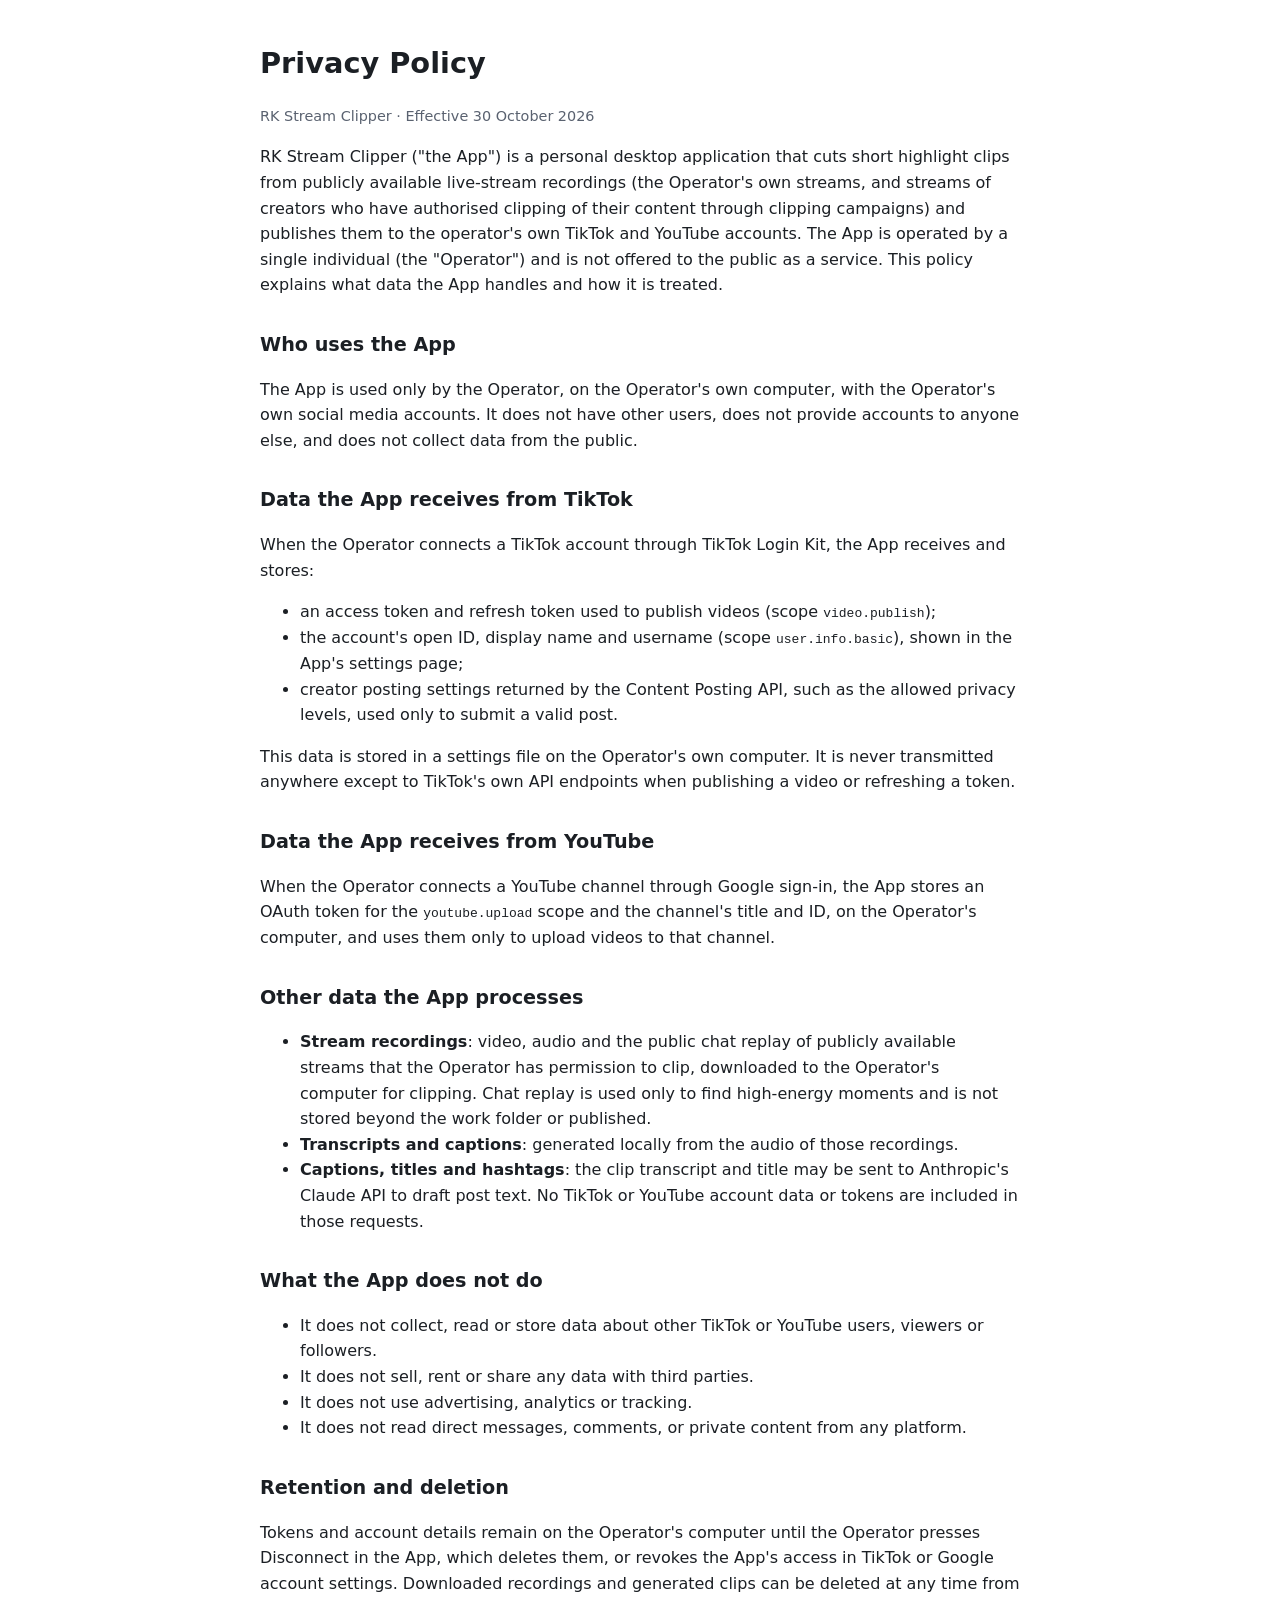
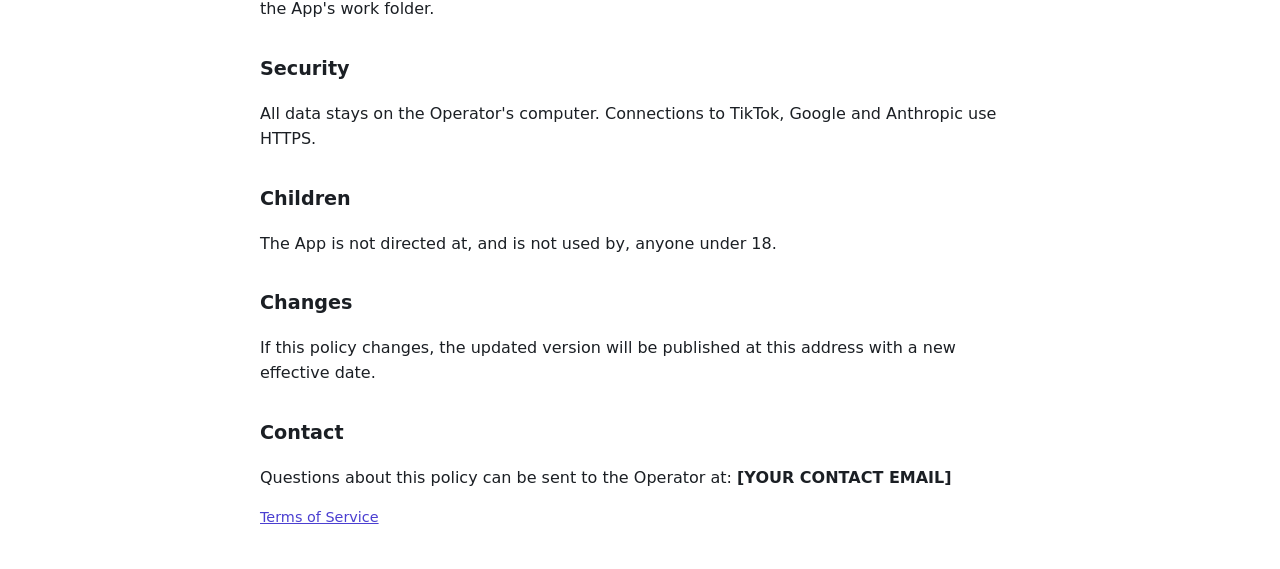
==== privacy.html @ 4bec4d71 "Privacy policy and terms of service for RK Stream Clipper Co-Authored-By: Claude Fable 5.1 <noreply@" ====
<!doctype html>
<html lang="en"><head><meta charset="utf-8"><meta name="viewport" content="width=device-width,initial-scale=1">
<title>Privacy Policy – RK Stream Clipper</title><link rel="stylesheet" href="style.css"></head><body>
<h1>Privacy Policy</h1>
<p class="meta">RK Stream Clipper · Effective 30 October 2026</p>

<p>RK Stream Clipper ("the App") is a personal desktop application that cuts short highlight clips from publicly available live-stream
recordings (the Operator's own streams, and streams of creators who have authorised clipping of their content through clipping
campaigns) and publishes them to the operator's own TikTok and YouTube accounts. The App is operated by a single
individual (the "Operator") and is not offered to the public as a service. This policy explains what data the App handles
and how it is treated.</p>

<h2>Who uses the App</h2>
<p>The App is used only by the Operator, on the Operator's own computer, with the Operator's own social media accounts.
It does not have other users, does not provide accounts to anyone else, and does not collect data from the public.</p>

<h2>Data the App receives from TikTok</h2>
<p>When the Operator connects a TikTok account through TikTok Login Kit, the App receives and stores:</p>
<ul>
  <li>an access token and refresh token used to publish videos (scope <code>video.publish</code>);</li>
  <li>the account's open ID, display name and username (scope <code>user.info.basic</code>), shown in the App's settings page;</li>
  <li>creator posting settings returned by the Content Posting API, such as the allowed privacy levels, used only to submit a valid post.</li>
</ul>
<p>This data is stored in a settings file on the Operator's own computer. It is never transmitted anywhere except to TikTok's
own API endpoints when publishing a video or refreshing a token.</p>

<h2>Data the App receives from YouTube</h2>
<p>When the Operator connects a YouTube channel through Google sign-in, the App stores an OAuth token for the
<code>youtube.upload</code> scope and the channel's title and ID, on the Operator's computer, and uses them only to upload
videos to that channel.</p>

<h2>Other data the App processes</h2>
<ul>
  <li><strong>Stream recordings</strong>: video, audio and the public chat replay of publicly available streams that the Operator has permission to clip, downloaded to the Operator's computer for clipping. Chat replay is used only to find high-energy moments and is not stored beyond the work folder or published.</li>
  <li><strong>Transcripts and captions</strong>: generated locally from the audio of those recordings.</li>
  <li><strong>Captions, titles and hashtags</strong>: the clip transcript and title may be sent to Anthropic's Claude API to draft post text. No TikTok or YouTube account data or tokens are included in those requests.</li>
</ul>

<h2>What the App does not do</h2>
<ul>
  <li>It does not collect, read or store data about other TikTok or YouTube users, viewers or followers.</li>
  <li>It does not sell, rent or share any data with third parties.</li>
  <li>It does not use advertising, analytics or tracking.</li>
  <li>It does not read direct messages, comments, or private content from any platform.</li>
</ul>

<h2>Retention and deletion</h2>
<p>Tokens and account details remain on the Operator's computer until the Operator presses Disconnect in the App, which deletes
them, or revokes the App's access in TikTok or Google account settings. Downloaded recordings and generated clips can be deleted
at any time from the App's work folder.</p>

<h2>Security</h2>
<p>All data stays on the Operator's computer. Connections to TikTok, Google and Anthropic use HTTPS.</p>

<h2>Children</h2>
<p>The App is not directed at, and is not used by, anyone under 18.</p>

<h2>Changes</h2>
<p>If this policy changes, the updated version will be published at this address with a new effective date.</p>

<h2>Contact</h2>
<p>Questions about this policy can be sent to the Operator at: <strong>[YOUR CONTACT EMAIL]</strong></p>

<p class="meta"><a href="terms.html">Terms of Service</a></p>
</body></html>
---- style.css ----
body{font-family:system-ui,Segoe UI,Arial,sans-serif;max-width:760px;margin:40px auto;padding:0 20px;line-height:1.6;color:#1b1f24;background:#fff}
h1{font-size:1.8rem}h2{font-size:1.2rem;margin-top:2rem}
.meta{color:#5a6270;font-size:.9rem}
a{color:#4b3fd1}
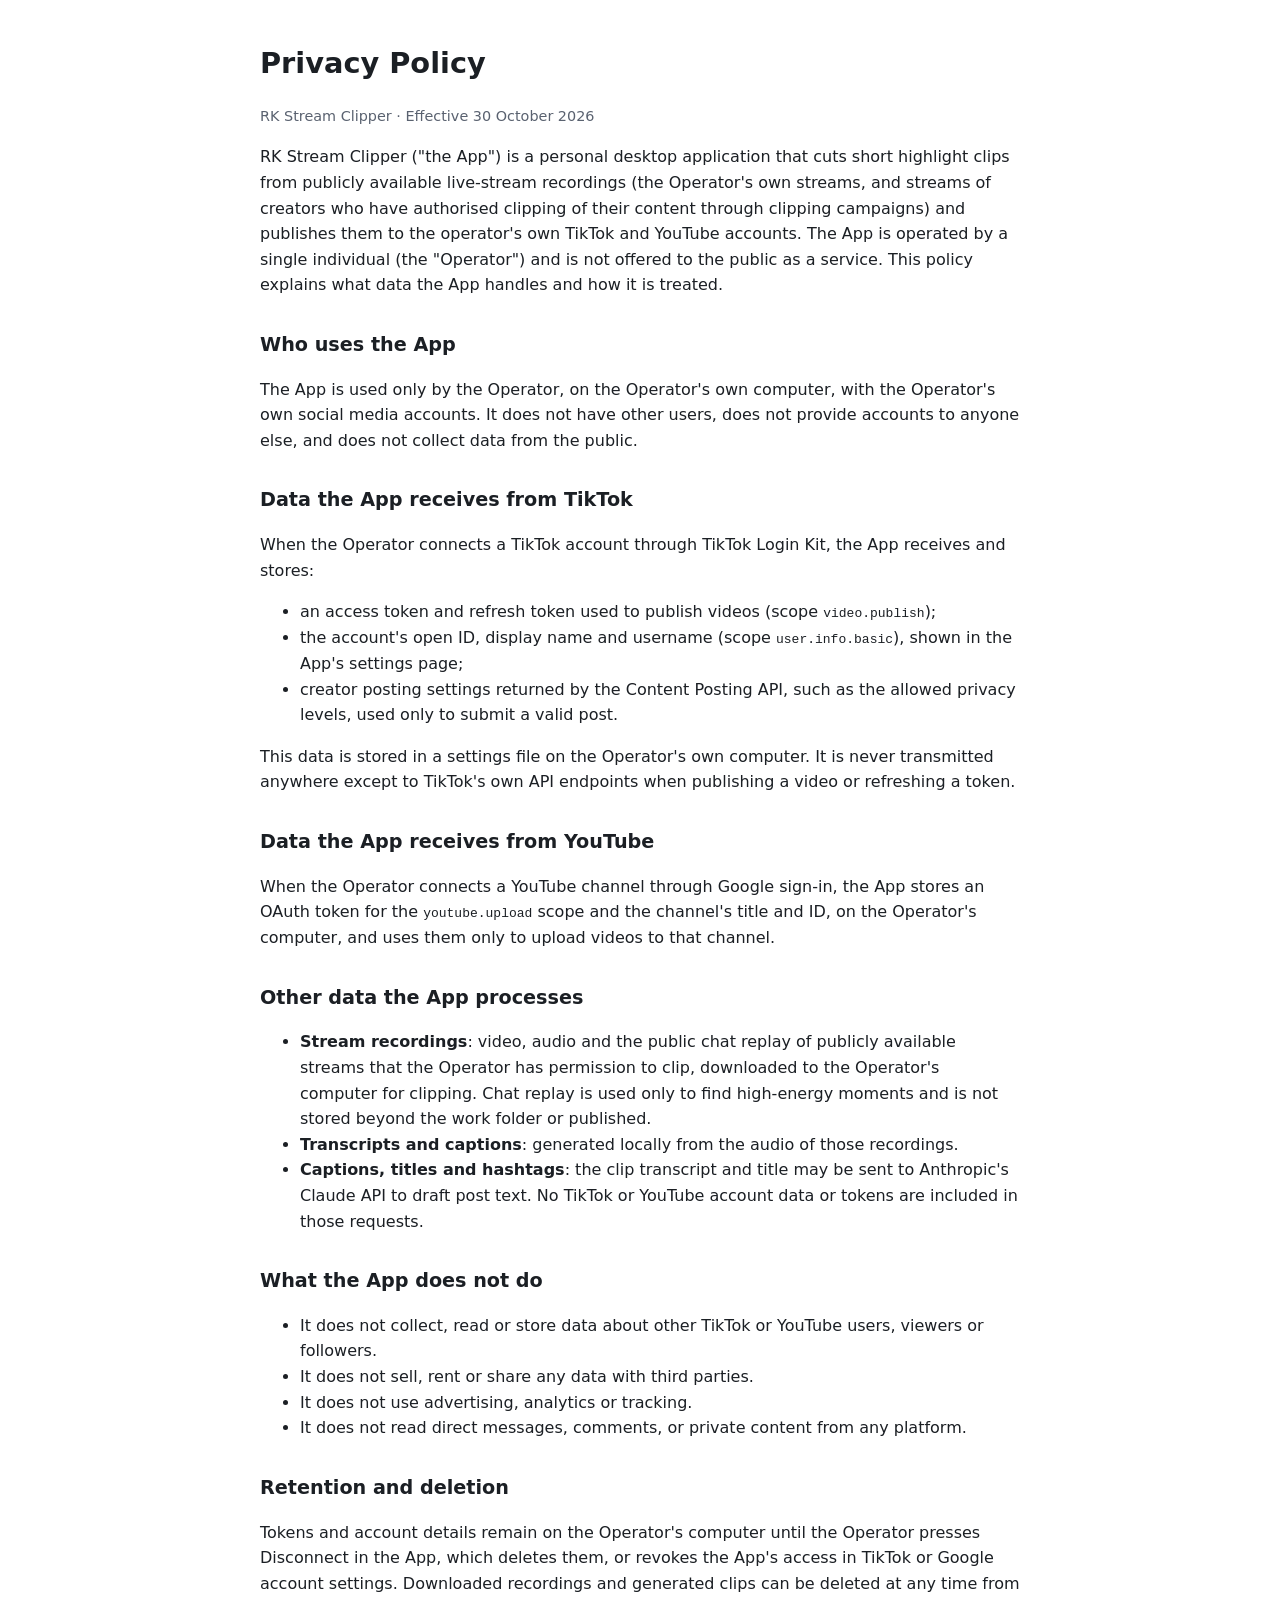
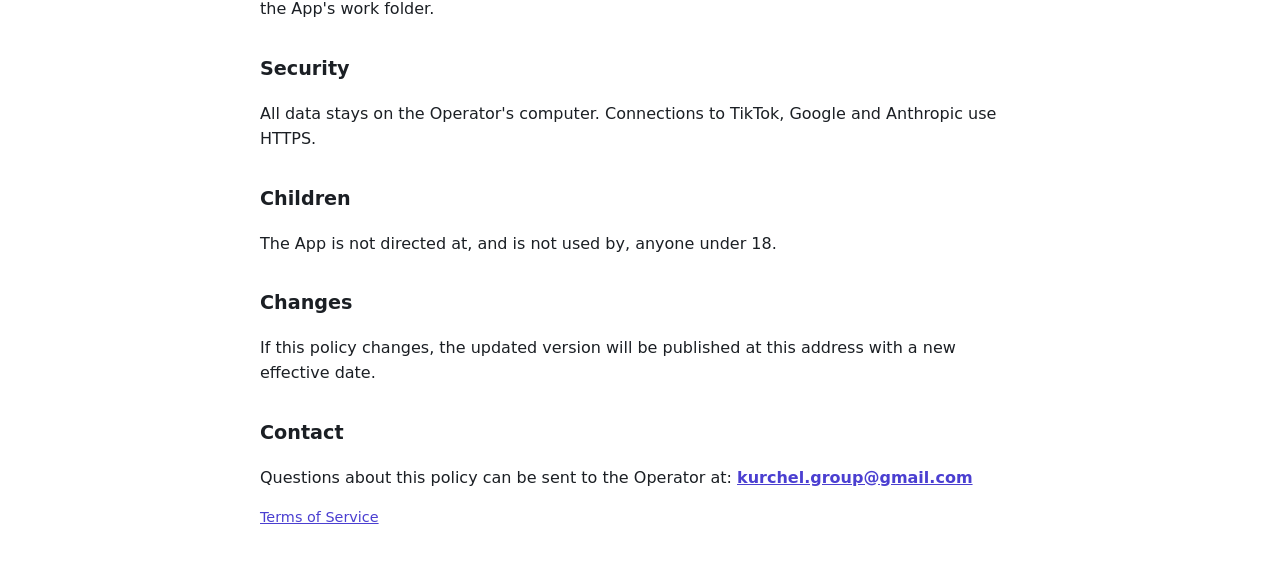
==== commit 51ce3ac6: "Add contact email Co-Authored-By: Claude Fable 5.1 <noreply@anthropic.com>" ====
--- a/privacy.html
+++ b/privacy.html
@@ -59,7 +59,7 @@
 <p>If this policy changes, the updated version will be published at this address with a new effective date.</p>
 
 <h2>Contact</h2>
-<p>Questions about this policy can be sent to the Operator at: <strong>[YOUR CONTACT EMAIL]</strong></p>
+<p>Questions about this policy can be sent to the Operator at: <strong><a href="mailto:kurchel.group@gmail.com">kurchel.group@gmail.com</a></strong></p>
 
 <p class="meta"><a href="terms.html">Terms of Service</a></p>
 </body></html>
